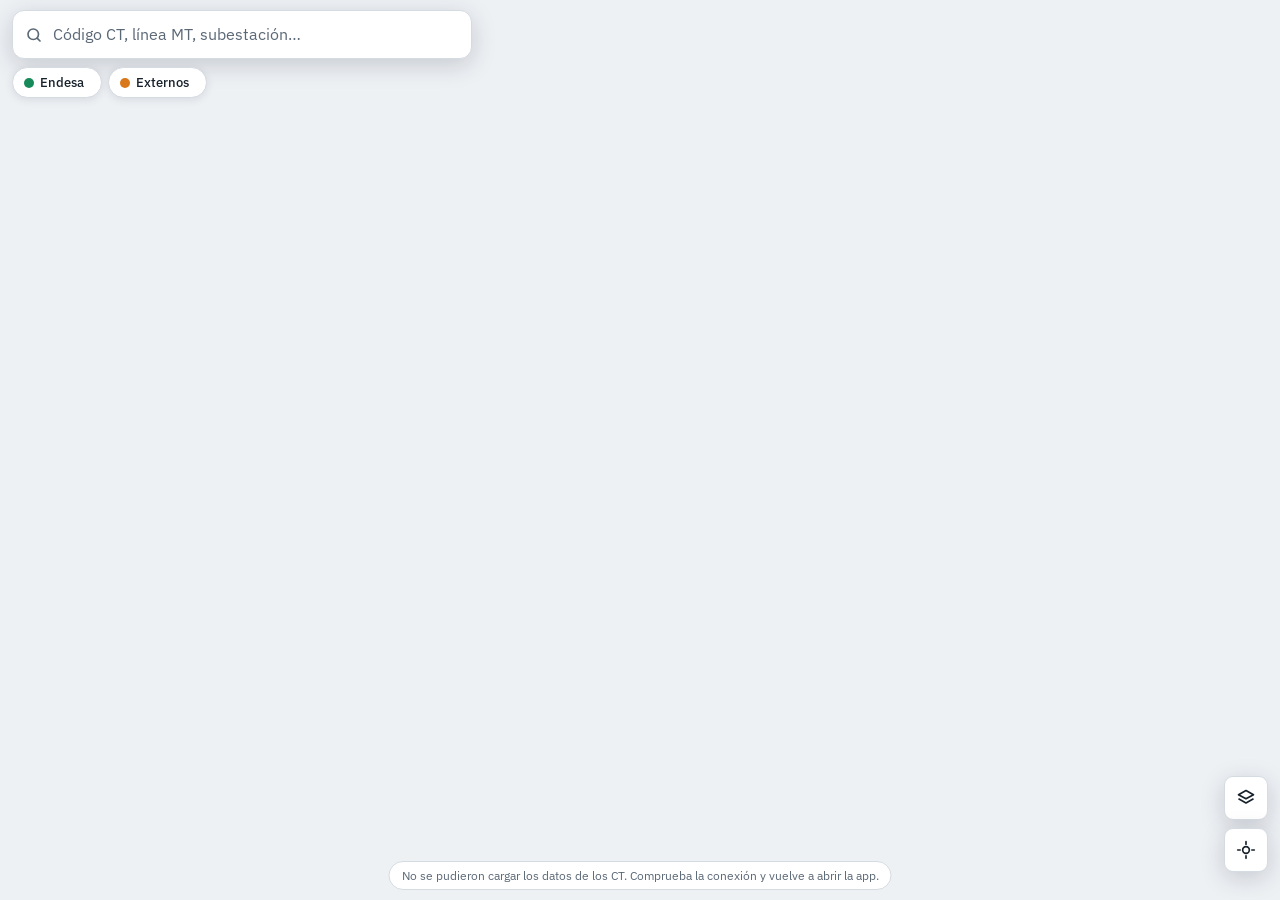
==== index.html @ 04f4a3f3 "App web instalable para localizar CCTT y navegar hasta ellos Co-Authored-By: Claude Opus 5.5 <norepl" ====
<!doctype html>
<html lang="es">
<head>
<meta charset="utf-8">
<meta name="viewport" content="width=device-width, initial-scale=1, viewport-fit=cover">
<title>CCTT Granada</title>
<meta name="description" content="Buscador de centros de transformación con navegación hasta cada uno.">
<meta name="theme-color" content="#1f5fbf">
<meta name="apple-mobile-web-app-capable" content="yes">
<meta name="mobile-web-app-capable" content="yes">
<meta name="apple-mobile-web-app-title" content="CCTT">
<meta name="apple-mobile-web-app-status-bar-style" content="default">
<link rel="manifest" href="manifest.webmanifest">
<link rel="icon" href="icons/icon-192.png" type="image/png">
<link rel="apple-touch-icon" href="icons/apple-touch-icon.png">
<link rel="preconnect" href="https://fonts.googleapis.com">
<link rel="stylesheet" href="https://fonts.googleapis.com/css2?family=IBM+Plex+Mono:wght@500;600&family=IBM+Plex+Sans:wght@400;500;600&display=swap">
<link rel="stylesheet" href="lib/leaflet.css">
<link rel="stylesheet" href="styles.css">
</head>
<body>
<div id="app">
  <div id="map" role="application" aria-label="Mapa de centros de transformación"></div>

  <div id="top">
    <div class="searchbox">
      <svg width="18" height="18" viewBox="0 0 24 24" fill="none" stroke="currentColor" stroke-width="2.2" stroke-linecap="round"><circle cx="11" cy="11" r="7"/><path d="m20 20-3.5-3.5"/></svg>
      <input id="q" type="search" inputmode="search" autocomplete="off" spellcheck="false" placeholder="Código CT, línea MT, subestación…" aria-label="Buscar centro de transformación">
      <button class="iconbtn" id="clear" type="button" aria-label="Borrar búsqueda" hidden>
        <svg width="18" height="18" viewBox="0 0 24 24" fill="none" stroke="currentColor" stroke-width="2.2" stroke-linecap="round"><path d="M6 6l12 12M18 6 6 18"/></svg>
      </button>
    </div>
    <div class="filters">
      <button class="chip" id="f-endesa" type="button" aria-pressed="true"><span class="dot" style="background:var(--endesa)"></span>Endesa <span class="n" id="n-endesa"></span></button>
      <button class="chip" id="f-ext" type="button" aria-pressed="true"><span class="dot" style="background:var(--ext)"></span>Externos <span class="n" id="n-ext"></span></button>
    </div>
    <div id="results" hidden></div>
  </div>

  <div id="side">
    <button class="iconbtn" id="b-sat" type="button" aria-label="Cambiar a vista satélite" title="Satélite">
      <svg width="20" height="20" viewBox="0 0 24 24" fill="none" stroke="currentColor" stroke-width="2" stroke-linejoin="round"><path d="m12 3 9 5-9 5-9-5 9-5Z"/><path d="m3 13 9 5 9-5"/></svg>
    </button>
    <button class="iconbtn" id="b-loc" type="button" aria-label="Centrar en mi ubicación" title="Mi ubicación">
      <svg width="20" height="20" viewBox="0 0 24 24" fill="none" stroke="currentColor" stroke-width="2" stroke-linecap="round"><circle cx="12" cy="12" r="4"/><path d="M12 2v3M12 19v3M2 12h3M19 12h3"/></svg>
    </button>
  </div>

  <div id="sheet" hidden aria-live="polite"></div>
  <div id="tilenote" hidden>Sin conexión: el mapa de fondo no carga. El buscador y los puntos funcionan.</div>
  <div id="toast" hidden></div>
</div>
<script src="lib/leaflet.js"></script>
<script src="app.js"></script>
<script>
if ('serviceWorker' in navigator) window.addEventListener('load', () => navigator.serviceWorker.register('sw.js').catch(() => {}));
</script>
</body>
</html>
---- lib/leaflet.css ----
/* required styles */

.leaflet-pane,
.leaflet-tile,
.leaflet-marker-icon,
.leaflet-marker-shadow,
.leaflet-tile-container,
.leaflet-pane > svg,
.leaflet-pane > canvas,
.leaflet-zoom-box,
.leaflet-image-layer,
.leaflet-layer {
	position: absolute;
	left: 0;
	top: 0;
	}
.leaflet-container {
	overflow: hidden;
	}
.leaflet-tile,
.leaflet-marker-icon,
.leaflet-marker-shadow {
	-webkit-user-select: none;
	   -moz-user-select: none;
	        user-select: none;
	  -webkit-user-drag: none;
	}
/* Prevents IE11 from highlighting tiles in blue */
.leaflet-tile::selection {
	background: transparent;
}
/* Safari renders non-retina tile on retina better with this, but Chrome is worse */
.leaflet-safari .leaflet-tile {
	image-rendering: -webkit-optimize-contrast;
	}
/* hack that prevents hw layers "stretching" when loading new tiles */
.leaflet-safari .leaflet-tile-container {
	width: 1600px;
	height: 1600px;
	-webkit-transform-origin: 0 0;
	}
.leaflet-marker-icon,
.leaflet-marker-shadow {
	display: block;
	}
/* .leaflet-container svg: reset svg max-width decleration shipped in Joomla! (joomla.org) 3.x */
/* .leaflet-container img: map is broken in FF if you have max-width: 100% on tiles */
.leaflet-container .leaflet-overlay-pane svg {
	max-width: none !important;
	max-height: none !important;
	}
.leaflet-container .leaflet-marker-pane img,
.leaflet-container .leaflet-shadow-pane img,
.leaflet-container .leaflet-tile-pane img,
.leaflet-container img.leaflet-image-layer,
.leaflet-container .leaflet-tile {
	max-width: none !important;
	max-height: none !important;
	width: auto;
	padding: 0;
	}

.leaflet-container img.leaflet-tile {
	/* See: https://bugs.chromium.org/p/chromium/issues/detail?id=600120 */
	mix-blend-mode: plus-lighter;
}

.leaflet-container.leaflet-touch-zoom {
	-ms-touch-action: pan-x pan-y;
	touch-action: pan-x pan-y;
	}
.leaflet-container.leaflet-touch-drag {
	-ms-touch-action: pinch-zoom;
	/* Fallback for FF which doesn't support pinch-zoom */
	touch-action: none;
	touch-action: pinch-zoom;
}
.leaflet-container.leaflet-touch-drag.leaflet-touch-zoom {
	-ms-touch-action: none;
	touch-action: none;
}
.leaflet-container {
	-webkit-tap-highlight-color: transparent;
}
.leaflet-container a {
	-webkit-tap-highlight-color: rgba(51, 181, 229, 0.4);
}
.leaflet-tile {
	filter: inherit;
	visibility: hidden;
	}
.leaflet-tile-loaded {
	visibility: inherit;
	}
.leaflet-zoom-box {
	width: 0;
	height: 0;
	-moz-box-sizing: border-box;
	     box-sizing: border-box;
	z-index: 800;
	}
/* workaround for https://bugzilla.mozilla.org/show_bug.cgi?id=888319 */
.leaflet-overlay-pane svg {
	-moz-user-select: none;
	}

.leaflet-pane         { z-index: 400; }

.leaflet-tile-pane    { z-index: 200; }
.leaflet-overlay-pane { z-index: 400; }
.leaflet-shadow-pane  { z-index: 500; }
.leaflet-marker-pane  { z-index: 600; }
.leaflet-tooltip-pane   { z-index: 650; }
.leaflet-popup-pane   { z-index: 700; }

.leaflet-map-pane canvas { z-index: 100; }
.leaflet-map-pane svg    { z-index: 200; }

.leaflet-vml-shape {
	width: 1px;
	height: 1px;
	}
.lvml {
	behavior: url(#default#VML);
	display: inline-block;
	position: absolute;
	}


/* control positioning */

.leaflet-control {
	position: relative;
	z-index: 800;
	pointer-events: visiblePainted; /* IE 9-10 doesn't have auto */
	pointer-events: auto;
	}
.leaflet-top,
.leaflet-bottom {
	position: absolute;
	z-index: 1000;
	pointer-events: none;
	}
.leaflet-top {
	top: 0;
	}
.leaflet-right {
	right: 0;
	}
.leaflet-bottom {
	bottom: 0;
	}
.leaflet-left {
	left: 0;
	}
.leaflet-control {
	float: left;
	clear: both;
	}
.leaflet-right .leaflet-control {
	float: right;
	}
.leaflet-top .leaflet-control {
	margin-top: 10px;
	}
.leaflet-bottom .leaflet-control {
	margin-bottom: 10px;
	}
.leaflet-left .leaflet-control {
	margin-left: 10px;
	}
.leaflet-right .leaflet-control {
	margin-right: 10px;
	}


/* zoom and fade animations */

.leaflet-fade-anim .leaflet-popup {
	opacity: 0;
	-webkit-transition: opacity 0.2s linear;
	   -moz-transition: opacity 0.2s linear;
	        transition: opacity 0.2s linear;
	}
.leaflet-fade-anim .leaflet-map-pane .leaflet-popup {
	opacity: 1;
	}
.leaflet-zoom-animated {
	-webkit-transform-origin: 0 0;
	    -ms-transform-origin: 0 0;
	        transform-origin: 0 0;
	}
svg.leaflet-zoom-animated {
	will-change: transform;
}

.leaflet-zoom-anim .leaflet-zoom-animated {
	-webkit-transition: -webkit-transform 0.25s cubic-bezier(0,0,0.25,1);
	   -moz-transition:    -moz-transform 0.25s cubic-bezier(0,0,0.25,1);
	        transition:         transform 0.25s cubic-bezier(0,0,0.25,1);
	}
.leaflet-zoom-anim .leaflet-tile,
.leaflet-pan-anim .leaflet-tile {
	-webkit-transition: none;
	   -moz-transition: none;
	        transition: none;
	}

.leaflet-zoom-anim .leaflet-zoom-hide {
	visibility: hidden;
	}


/* cursors */

.leaflet-interactive {
	cursor: pointer;
	}
.leaflet-grab {
	cursor: -webkit-grab;
	cursor:    -moz-grab;
	cursor:         grab;
	}
.leaflet-crosshair,
.leaflet-crosshair .leaflet-interactive {
	cursor: crosshair;
	}
.leaflet-popup-pane,
.leaflet-control {
	cursor: auto;
	}
.leaflet-dragging .leaflet-grab,
.leaflet-dragging .leaflet-grab .leaflet-interactive,
.leaflet-dragging .leaflet-marker-draggable {
	cursor: move;
	cursor: -webkit-grabbing;
	cursor:    -moz-grabbing;
	cursor:         grabbing;
	}

/* marker & overlays interactivity */
.leaflet-marker-icon,
.leaflet-marker-shadow,
.leaflet-image-layer,
.leaflet-pane > svg path,
.leaflet-tile-container {
	pointer-events: none;
	}

.leaflet-marker-icon.leaflet-interactive,
.leaflet-image-layer.leaflet-interactive,
.leaflet-pane > svg path.leaflet-interactive,
svg.leaflet-image-layer.leaflet-interactive path {
	pointer-events: visiblePainted; /* IE 9-10 doesn't have auto */
	pointer-events: auto;
	}

/* visual tweaks */

.leaflet-container {
	background: #ddd;
	outline-offset: 1px;
	}
.leaflet-container a {
	color: #0078A8;
	}
.leaflet-zoom-box {
	border: 2px dotted #38f;
	background: rgba(255,255,255,0.5);
	}


/* general typography */
.leaflet-container {
	font-family: "Helvetica Neue", Arial, Helvetica, sans-serif;
	font-size: 12px;
	font-size: 0.75rem;
	line-height: 1.5;
	}


/* general toolbar styles */

.leaflet-bar {
	box-shadow: 0 1px 5px rgba(0,0,0,0.65);
	border-radius: 4px;
	}
.leaflet-bar a {
	background-color: #fff;
	border-bottom: 1px solid #ccc;
	width: 26px;
	height: 26px;
	line-height: 26px;
	display: block;
	text-align: center;
	text-decoration: none;
	color: black;
	}
.leaflet-bar a,
.leaflet-control-layers-toggle {
	background-position: 50% 50%;
	background-repeat: no-repeat;
	display: block;
	}
.leaflet-bar a:hover,
.leaflet-bar a:focus {
	background-color: #f4f4f4;
	}
.leaflet-bar a:first-child {
	border-top-left-radius: 4px;
	border-top-right-radius: 4px;
	}
.leaflet-bar a:last-child {
	border-bottom-left-radius: 4px;
	border-bottom-right-radius: 4px;
	border-bottom: none;
	}
.leaflet-bar a.leaflet-disabled {
	cursor: default;
	background-color: #f4f4f4;
	color: #bbb;
	}

.leaflet-touch .leaflet-bar a {
	width: 30px;
	height: 30px;
	line-height: 30px;
	}
.leaflet-touch .leaflet-bar a:first-child {
	border-top-left-radius: 2px;
	border-top-right-radius: 2px;
	}
.leaflet-touch .leaflet-bar a:last-child {
	border-bottom-left-radius: 2px;
	border-bottom-right-radius: 2px;
	}

/* zoom control */

.leaflet-control-zoom-in,
.leaflet-control-zoom-out {
	font: bold 18px 'Lucida Console', Monaco, monospace;
	text-indent: 1px;
	}

.leaflet-touch .leaflet-control-zoom-in, .leaflet-touch .leaflet-control-zoom-out  {
	font-size: 22px;
	}


/* layers control */

.leaflet-control-layers {
	box-shadow: 0 1px 5px rgba(0,0,0,0.4);
	background: #fff;
	border-radius: 5px;
	}
.leaflet-control-layers-toggle {
	background-image: url(images/layers.png);
	width: 36px;
	height: 36px;
	}
.leaflet-retina .leaflet-control-layers-toggle {
	background-image: url(images/layers-2x.png);
	background-size: 26px 26px;
	}
.leaflet-touch .leaflet-control-layers-toggle {
	width: 44px;
	height: 44px;
	}
.leaflet-control-layers .leaflet-control-layers-list,
.leaflet-control-layers-expanded .leaflet-control-layers-toggle {
	display: none;
	}
.leaflet-control-layers-expanded .leaflet-control-layers-list {
	display: block;
	position: relative;
	}
.leaflet-control-layers-expanded {
	padding: 6px 10px 6px 6px;
	color: #333;
	background: #fff;
	}
.leaflet-control-layers-scrollbar {
	overflow-y: scroll;
	overflow-x: hidden;
	padding-right: 5px;
	}
.leaflet-control-layers-selector {
	margin-top: 2px;
	position: relative;
	top: 1px;
	}
.leaflet-control-layers label {
	display: block;
	font-size: 13px;
	font-size: 1.08333em;
	}
.leaflet-control-layers-separator {
	height: 0;
	border-top: 1px solid #ddd;
	margin: 5px -10px 5px -6px;
	}

/* Default icon URLs */
.leaflet-default-icon-path { /* used only in path-guessing heuristic, see L.Icon.Default */
	background-image: url(images/marker-icon.png);
	}


/* attribution and scale controls */

.leaflet-container .leaflet-control-attribution {
	background: #fff;
	background: rgba(255, 255, 255, 0.8);
	margin: 0;
	}
.leaflet-control-attribution,
.leaflet-control-scale-line {
	padding: 0 5px;
	color: #333;
	line-height: 1.4;
	}
.leaflet-control-attribution a {
	text-decoration: none;
	}
.leaflet-control-attribution a:hover,
.leaflet-control-attribution a:focus {
	text-decoration: underline;
	}
.leaflet-attribution-flag {
	display: inline !important;
	vertical-align: baseline !important;
	width: 1em;
	height: 0.6669em;
	}
.leaflet-left .leaflet-control-scale {
	margin-left: 5px;
	}
.leaflet-bottom .leaflet-control-scale {
	margin-bottom: 5px;
	}
.leaflet-control-scale-line {
	border: 2px solid #777;
	border-top: none;
	line-height: 1.1;
	padding: 2px 5px 1px;
	white-space: nowrap;
	-moz-box-sizing: border-box;
	     box-sizing: border-box;
	background: rgba(255, 255, 255, 0.8);
	text-shadow: 1px 1px #fff;
	}
.leaflet-control-scale-line:not(:first-child) {
	border-top: 2px solid #777;
	border-bottom: none;
	margin-top: -2px;
	}
.leaflet-control-scale-line:not(:first-child):not(:last-child) {
	border-bottom: 2px solid #777;
	}

.leaflet-touch .leaflet-control-attribution,
.leaflet-touch .leaflet-control-layers,
.leaflet-touch .leaflet-bar {
	box-shadow: none;
	}
.leaflet-touch .leaflet-control-layers,
.leaflet-touch .leaflet-bar {
	border: 2px solid rgba(0,0,0,0.2);
	background-clip: padding-box;
	}


/* popup */

.leaflet-popup {
	position: absolute;
	text-align: center;
	margin-bottom: 20px;
	}
.leaflet-popup-content-wrapper {
	padding: 1px;
	text-align: left;
	border-radius: 12px;
	}
.leaflet-popup-content {
	margin: 13px 24px 13px 20px;
	line-height: 1.3;
	font-size: 13px;
	font-size: 1.08333em;
	min-height: 1px;
	}
.leaflet-popup-content p {
	margin: 17px 0;
	margin: 1.3em 0;
	}
.leaflet-popup-tip-container {
	width: 40px;
	height: 20px;
	position: absolute;
	left: 50%;
	margin-top: -1px;
	margin-left: -20px;
	overflow: hidden;
	pointer-events: none;
	}
.leaflet-popup-tip {
	width: 17px;
	height: 17px;
	padding: 1px;

	margin: -10px auto 0;
	pointer-events: auto;

	-webkit-transform: rotate(45deg);
	   -moz-transform: rotate(45deg);
	    -ms-transform: rotate(45deg);
	        transform: rotate(45deg);
	}
.leaflet-popup-content-wrapper,
.leaflet-popup-tip {
	background: white;
	color: #333;
	box-shadow: 0 3px 14px rgba(0,0,0,0.4);
	}
.leaflet-container a.leaflet-popup-close-button {
	position: absolute;
	top: 0;
	right: 0;
	border: none;
	text-align: center;
	width: 24px;
	height: 24px;
	font: 16px/24px Tahoma, Verdana, sans-serif;
	color: #757575;
	text-decoration: none;
	background: transparent;
	}
.leaflet-container a.leaflet-popup-close-button:hover,
.leaflet-container a.leaflet-popup-close-button:focus {
	color: #585858;
	}
.leaflet-popup-scrolled {
	overflow: auto;
	}

.leaflet-oldie .leaflet-popup-content-wrapper {
	-ms-zoom: 1;
	}
.leaflet-oldie .leaflet-popup-tip {
	width: 24px;
	margin: 0 auto;

	-ms-filter: "progid:DXImageTransform.Microsoft.Matrix(M11=0.70710678, M12=0.70710678, M21=-0.70710678, M22=0.70710678)";
	filter: progid:DXImageTransform.Microsoft.Matrix(M11=0.70710678, M12=0.70710678, M21=-0.70710678, M22=0.70710678);
	}

.leaflet-oldie .leaflet-control-zoom,
.leaflet-oldie .leaflet-control-layers,
.leaflet-oldie .leaflet-popup-content-wrapper,
.leaflet-oldie .leaflet-popup-tip {
	border: 1px solid #999;
	}


/* div icon */

.leaflet-div-icon {
	background: #fff;
	border: 1px solid #666;
	}


/* Tooltip */
/* Base styles for the element that has a tooltip */
.leaflet-tooltip {
	position: absolute;
	padding: 6px;
	background-color: #fff;
	border: 1px solid #fff;
	border-radius: 3px;
	color: #222;
	white-space: nowrap;
	-webkit-user-select: none;
	-moz-user-select: none;
	-ms-user-select: none;
	user-select: none;
	pointer-events: none;
	box-shadow: 0 1px 3px rgba(0,0,0,0.4);
	}
.leaflet-tooltip.leaflet-interactive {
	cursor: pointer;
	pointer-events: auto;
	}
.leaflet-tooltip-top:before,
.leaflet-tooltip-bottom:before,
.leaflet-tooltip-left:before,
.leaflet-tooltip-right:before {
	position: absolute;
	pointer-events: none;
	border: 6px solid transparent;
	background: transparent;
	content: "";
	}

/* Directions */

.leaflet-tooltip-bottom {
	margin-top: 6px;
}
.leaflet-tooltip-top {
	margin-top: -6px;
}
.leaflet-tooltip-bottom:before,
.leaflet-tooltip-top:before {
	left: 50%;
	margin-left: -6px;
	}
.leaflet-tooltip-top:before {
	bottom: 0;
	margin-bottom: -12px;
	border-top-color: #fff;
	}
.leaflet-tooltip-bottom:before {
	top: 0;
	margin-top: -12px;
	margin-left: -6px;
	border-bottom-color: #fff;
	}
.leaflet-tooltip-left {
	margin-left: -6px;
}
.leaflet-tooltip-right {
	margin-left: 6px;
}
.leaflet-tooltip-left:before,
.leaflet-tooltip-right:before {
	top: 50%;
	margin-top: -6px;
	}
.leaflet-tooltip-left:before {
	right: 0;
	margin-right: -12px;
	border-left-color: #fff;
	}
.leaflet-tooltip-right:before {
	left: 0;
	margin-left: -12px;
	border-right-color: #fff;
	}

/* Printing */

@media print {
	/* Prevent printers from removing background-images of controls. */
	.leaflet-control {
		-webkit-print-color-adjust: exact;
		print-color-adjust: exact;
		}
	}
---- styles.css ----
:root{padding-top:env(safe-area-inset-top,0px);padding-bottom:env(safe-area-inset-bottom,0px);box-sizing:border-box}
body{margin:0}
[hidden]{display:none!important}
/* Layout: one-screen field tool — map fills the screen, search floats on top, the selected CT opens as a bottom sheet. */
:root{
  --bg:#eef1f4; --surface:#ffffff; --fg:#17212b; --muted:#5b6876; --line:#d5dbe2;
  --accent:#1f5fbf; --accent-fg:#ffffff;
  --endesa:#178a5a; --ext:#d9771b; --sel:#c2185b;
  --shadow:0 6px 24px rgba(15,30,50,.18);
  --sans:"IBM Plex Sans",system-ui,-apple-system,"Segoe UI",Roboto,sans-serif;
  --mono:"IBM Plex Mono",ui-monospace,SFMono-Regular,Menlo,Consolas,monospace;
}
@media (prefers-color-scheme: dark){:root:not([data-theme="light"]){
  --bg:#10161d; --surface:#18212b; --fg:#e6ebf0; --muted:#97a3b0; --line:#2b3744;
  --accent:#6ea2f0; --accent-fg:#0b1420;
  --endesa:#3cc489; --ext:#f29a45; --sel:#f06292;
  --shadow:0 6px 24px rgba(0,0,0,.5); color-scheme:dark}}
:root[data-theme="dark"]{
  --bg:#10161d; --surface:#18212b; --fg:#e6ebf0; --muted:#97a3b0; --line:#2b3744;
  --accent:#6ea2f0; --accent-fg:#0b1420;
  --endesa:#3cc489; --ext:#f29a45; --sel:#f06292;
  --shadow:0 6px 24px rgba(0,0,0,.5); color-scheme:dark}
html,body{height:100%}
body{background:var(--bg);color:var(--fg);font-family:var(--sans);font-size:15px;overflow:hidden}
#app{position:relative;height:100%}
#map{position:absolute;inset:0;background:var(--bg)}
.leaflet-container{font-family:var(--sans);background:var(--bg)}
.leaflet-control-attribution{font-size:10px}

/* top bar */
#top{position:absolute;z-index:1000;top:10px;left:max(12px,env(safe-area-inset-left,0px));right:max(12px,env(safe-area-inset-right,0px));
  max-width:460px;display:flex;flex-direction:column;gap:8px;pointer-events:none}
#top>*{pointer-events:auto}
.searchbox{display:flex;align-items:center;gap:6px;background:var(--surface);border:1px solid var(--line);border-radius:12px;box-shadow:var(--shadow);padding:4px 4px 4px 12px}
.searchbox svg{flex:none;color:var(--muted)}
#q{flex:1;min-width:0;border:0;outline:0;background:transparent;color:var(--fg);font:500 16px/1.2 var(--sans);padding:10px 4px}
#q::-webkit-search-cancel-button{display:none;-webkit-appearance:none}
#q::placeholder{color:var(--muted);font-weight:400}
.iconbtn{flex:none;border:0;background:transparent;color:var(--muted);width:40px;height:40px;border-radius:9px;display:grid;place-items:center;cursor:pointer}
.iconbtn:hover{background:var(--bg);color:var(--fg)}
.iconbtn:focus-visible,button:focus-visible,a:focus-visible,#q:focus-visible{outline:2px solid var(--accent);outline-offset:2px}
.filters{display:flex;gap:6px;flex-wrap:wrap}
.chip{display:inline-flex;align-items:center;gap:6px;border:1px solid var(--line);background:var(--surface);color:var(--fg);
  border-radius:999px;padding:6px 11px;font:500 13px var(--sans);cursor:pointer;box-shadow:0 2px 8px rgba(15,30,50,.10)}
.chip .dot{width:10px;height:10px;border-radius:50%}
.chip[aria-pressed="false"]{color:var(--muted)}
.chip[aria-pressed="false"] .dot{background:transparent!important;border:2px solid currentColor;width:6px;height:6px}
.chip .n{font:500 12px var(--mono);color:var(--muted);font-variant-numeric:tabular-nums}

#results{background:var(--surface);border:1px solid var(--line);border-radius:12px;box-shadow:var(--shadow);max-height:min(52vh,420px);overflow-y:auto;overscroll-behavior:contain}
#results .meta{padding:8px 14px;font-size:12px;color:var(--muted);border-bottom:1px solid var(--line);letter-spacing:.02em}
.res{display:flex;align-items:center;gap:10px;width:100%;text-align:left;border:0;border-bottom:1px solid var(--line);background:transparent;color:var(--fg);padding:10px 14px;cursor:pointer;font:inherit}
.res:last-child{border-bottom:0}
.res:hover,.res.active{background:var(--bg)}
.res .dot{flex:none;width:10px;height:10px;border-radius:50%}
.res .code{font:600 15px var(--mono)}
.res .sub{font-size:12.5px;color:var(--muted);white-space:nowrap;overflow:hidden;text-overflow:ellipsis;min-width:0}
.res .txt{display:flex;flex-direction:column;min-width:0}
mark{background:color-mix(in srgb,var(--accent) 22%,transparent);color:inherit;border-radius:3px}

/* side buttons */
#side{position:absolute;z-index:1000;right:max(12px,env(safe-area-inset-right,0px));bottom:calc(28px + env(safe-area-inset-bottom,0px));display:flex;flex-direction:column;gap:8px}
#side .iconbtn{background:var(--surface);border:1px solid var(--line);box-shadow:var(--shadow);width:44px;height:44px;color:var(--fg)}
#side .iconbtn.on{background:var(--accent);color:var(--accent-fg);border-color:var(--accent)}
body.sheet-open #side{bottom:calc(var(--sheet-h,0px) + 16px)}

/* sheet */
#sheet{position:absolute;z-index:1100;left:0;right:0;bottom:0;background:var(--surface);border-top:1px solid var(--line);
  border-radius:16px 16px 0 0;box-shadow:0 -8px 30px rgba(15,30,50,.22);
  padding:10px max(16px,env(safe-area-inset-right,0px)) calc(16px + env(safe-area-inset-bottom,0px)) max(16px,env(safe-area-inset-left,0px));
  max-height:72vh;overflow-y:auto;display:flex;flex-direction:column;gap:14px}
@media (min-width:760px){#sheet{left:max(12px,env(safe-area-inset-left,0px));right:auto;width:420px;bottom:12px;border-radius:16px;border:1px solid var(--line)}}
.grab{align-self:center;width:38px;height:4px;border-radius:4px;background:var(--line)}
.sh-head{display:flex;align-items:flex-start;gap:12px}
.sh-head .t{flex:1;min-width:0;display:flex;flex-direction:column;gap:4px}
.eyebrow{font-size:11.5px;letter-spacing:.08em;text-transform:uppercase;color:var(--muted);font-weight:600;display:flex;align-items:center;gap:6px}
.eyebrow .dot{width:9px;height:9px;border-radius:50%}
.sh-code{font:600 28px/1.1 var(--mono);letter-spacing:-.01em;overflow-wrap:anywhere}
.coords{font:500 13px var(--mono);color:var(--muted);font-variant-numeric:tabular-nums}
.nav-title{font-size:13px;font-weight:600;color:var(--muted)}
.navgrid{display:grid;grid-template-columns:1fr 1fr;gap:8px}
.navbtn{display:flex;align-items:center;justify-content:center;gap:8px;min-height:46px;border-radius:11px;border:1px solid var(--line);
  background:var(--bg);color:var(--fg);font:600 14.5px var(--sans);text-decoration:none;cursor:pointer;padding:8px 10px;text-align:center}
.navbtn.primary{grid-column:1/-1;background:var(--accent);color:var(--accent-fg);border-color:var(--accent);font-size:16px;min-height:52px}
.navbtn:hover{filter:brightness(1.05)}
.hint{font-size:12px;color:var(--muted);line-height:1.45}
table.det{width:100%;border-collapse:collapse;font-size:13.5px}
table.det td{padding:6px 0;border-bottom:1px solid var(--line);vertical-align:top}
table.det td:first-child{color:var(--muted);width:46%;padding-right:10px}
table.det td:last-child{font-variant-numeric:tabular-nums;overflow-wrap:anywhere}
#toast{position:absolute;z-index:1200;left:50%;transform:translateX(-50%);top:calc(70px + env(safe-area-inset-top,0px));background:var(--fg);color:var(--bg);
  padding:9px 14px;border-radius:10px;font-size:13.5px;box-shadow:var(--shadow);max-width:calc(100% - 32px)}
#tilenote{position:absolute;z-index:900;left:50%;transform:translateX(-50%);bottom:calc(10px + env(safe-area-inset-bottom,0px));background:var(--surface);color:var(--muted);
  border:1px solid var(--line);padding:6px 12px;border-radius:999px;font-size:12px;max-width:calc(100% - 100px);text-align:center}
body.sheet-open #tilenote{display:none}
@media (prefers-reduced-motion:no-preference){#sheet{animation:up .18s ease-out}@keyframes up{from{transform:translateY(24px);opacity:.6}}}
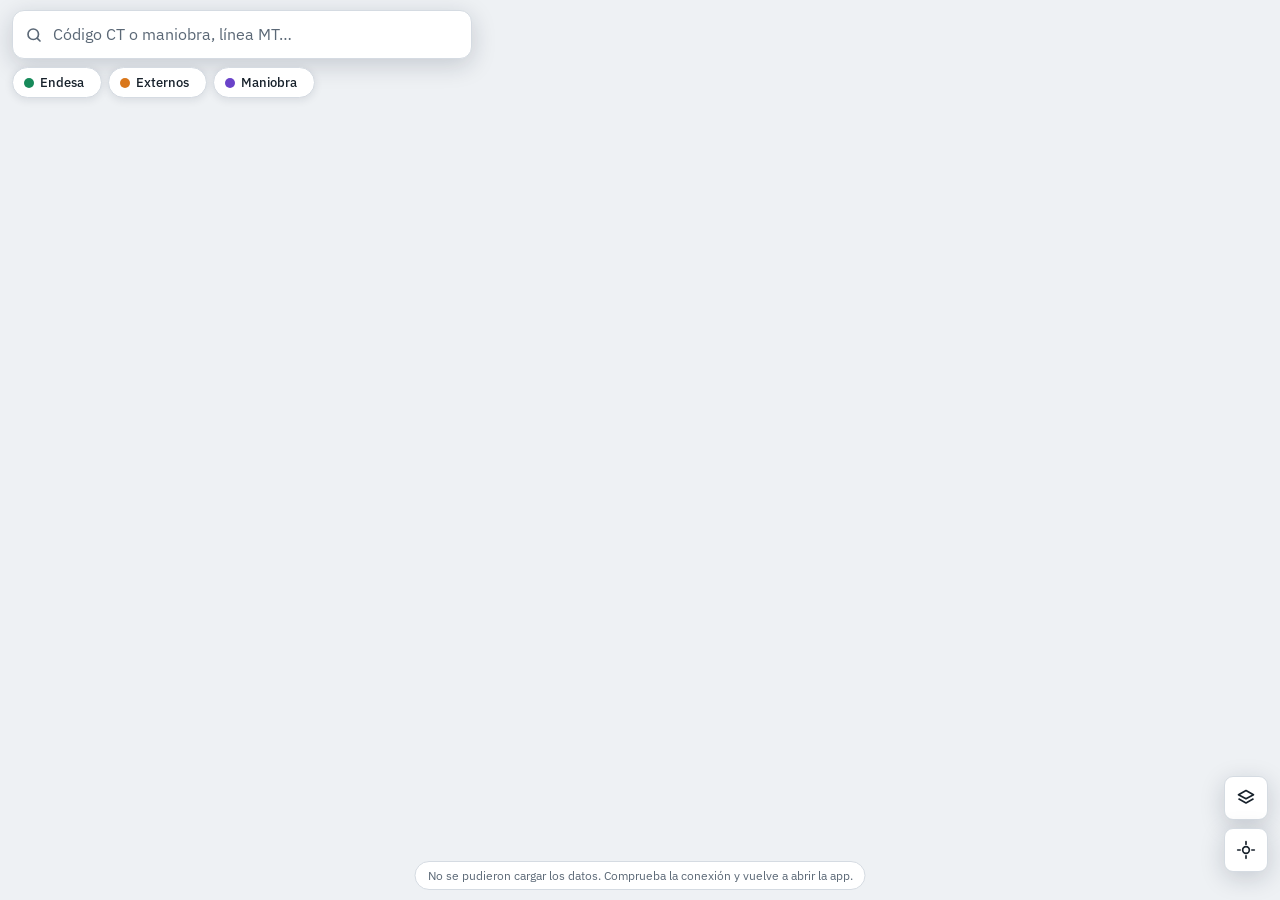
==== commit 4b54f6d4: "Añade los elementos de maniobra como tercera capa - data.json pasa a tener capas (endesa, ext, ddmm)" ====
--- a/index.html
+++ b/index.html
@@ -4,7 +4,7 @@
 <meta charset="utf-8">
 <meta name="viewport" content="width=device-width, initial-scale=1, viewport-fit=cover">
 <title>CCTT Granada</title>
-<meta name="description" content="Buscador de centros de transformación con navegación hasta cada uno.">
+<meta name="description" content="Buscador de centros de transformación y elementos de maniobra con navegación hasta cada uno.">
 <meta name="theme-color" content="#1f5fbf">
 <meta name="apple-mobile-web-app-capable" content="yes">
 <meta name="mobile-web-app-capable" content="yes">
@@ -25,7 +25,7 @@
   <div id="top">
     <div class="searchbox">
       <svg width="18" height="18" viewBox="0 0 24 24" fill="none" stroke="currentColor" stroke-width="2.2" stroke-linecap="round"><circle cx="11" cy="11" r="7"/><path d="m20 20-3.5-3.5"/></svg>
-      <input id="q" type="search" inputmode="search" autocomplete="off" spellcheck="false" placeholder="Código CT, línea MT, subestación…" aria-label="Buscar centro de transformación">
+      <input id="q" type="search" inputmode="search" autocomplete="off" spellcheck="false" placeholder="Código CT o maniobra, línea MT…" aria-label="Buscar centro de transformación o elemento de maniobra">
       <button class="iconbtn" id="clear" type="button" aria-label="Borrar búsqueda" hidden>
         <svg width="18" height="18" viewBox="0 0 24 24" fill="none" stroke="currentColor" stroke-width="2.2" stroke-linecap="round"><path d="M6 6l12 12M18 6 6 18"/></svg>
       </button>
@@ -33,6 +33,7 @@
     <div class="filters">
       <button class="chip" id="f-endesa" type="button" aria-pressed="true"><span class="dot" style="background:var(--endesa)"></span>Endesa <span class="n" id="n-endesa"></span></button>
       <button class="chip" id="f-ext" type="button" aria-pressed="true"><span class="dot" style="background:var(--ext)"></span>Externos <span class="n" id="n-ext"></span></button>
+      <button class="chip" id="f-ddmm" type="button" aria-pressed="true"><span class="dot" style="background:var(--ddmm)"></span>Maniobra <span class="n" id="n-ddmm"></span></button>
     </div>
     <div id="results" hidden></div>
   </div>
--- a/styles.css
+++ b/styles.css
@@ -5,7 +5,8 @@
 :root{
   --bg:#eef1f4; --surface:#ffffff; --fg:#17212b; --muted:#5b6876; --line:#d5dbe2;
   --accent:#1f5fbf; --accent-fg:#ffffff;
-  --endesa:#178a5a; --ext:#d9771b; --sel:#c2185b;
+  --endesa:#178a5a; --ext:#d9771b; --ddmm:#6a43c9; --sel:#c2185b; --ring:#ffffff;
+  --open-bg:#fde8e8; --open-fg:#a3201c; --closed-bg:#e3f1ea; --closed-fg:#17603f;
   --shadow:0 6px 24px rgba(15,30,50,.18);
   --sans:"IBM Plex Sans",system-ui,-apple-system,"Segoe UI",Roboto,sans-serif;
   --mono:"IBM Plex Mono",ui-monospace,SFMono-Regular,Menlo,Consolas,monospace;
@@ -13,12 +14,14 @@
 @media (prefers-color-scheme: dark){:root:not([data-theme="light"]){
   --bg:#10161d; --surface:#18212b; --fg:#e6ebf0; --muted:#97a3b0; --line:#2b3744;
   --accent:#6ea2f0; --accent-fg:#0b1420;
-  --endesa:#3cc489; --ext:#f29a45; --sel:#f06292;
+  --endesa:#3cc489; --ext:#f29a45; --ddmm:#a98bf5; --sel:#f06292;
+  --open-bg:#4a1c1c; --open-fg:#ffb3ad; --closed-bg:#173a2a; --closed-fg:#8fe0b6;
   --shadow:0 6px 24px rgba(0,0,0,.5); color-scheme:dark}}
 :root[data-theme="dark"]{
   --bg:#10161d; --surface:#18212b; --fg:#e6ebf0; --muted:#97a3b0; --line:#2b3744;
   --accent:#6ea2f0; --accent-fg:#0b1420;
-  --endesa:#3cc489; --ext:#f29a45; --sel:#f06292;
+  --endesa:#3cc489; --ext:#f29a45; --ddmm:#a98bf5; --sel:#f06292;
+  --open-bg:#4a1c1c; --open-fg:#ffb3ad; --closed-bg:#173a2a; --closed-fg:#8fe0b6;
   --shadow:0 6px 24px rgba(0,0,0,.5); color-scheme:dark}
 html,body{height:100%}
 body{background:var(--bg);color:var(--fg);font-family:var(--sans);font-size:15px;overflow:hidden}
@@ -28,7 +31,7 @@
 .leaflet-control-attribution{font-size:10px}
 
 /* top bar */
-#top{position:absolute;z-index:1000;top:10px;left:max(12px,env(safe-area-inset-left,0px));right:max(12px,env(safe-area-inset-right,0px));
+#top{position:absolute;z-index:1150;top:10px;left:max(12px,env(safe-area-inset-left,0px));right:max(12px,env(safe-area-inset-right,0px));
   max-width:460px;display:flex;flex-direction:column;gap:8px;pointer-events:none}
 #top>*{pointer-events:auto}
 .searchbox{display:flex;align-items:center;gap:6px;background:var(--surface);border:1px solid var(--line);border-radius:12px;box-shadow:var(--shadow);padding:4px 4px 4px 12px}
@@ -52,7 +55,8 @@
 .res{display:flex;align-items:center;gap:10px;width:100%;text-align:left;border:0;border-bottom:1px solid var(--line);background:transparent;color:var(--fg);padding:10px 14px;cursor:pointer;font:inherit}
 .res:last-child{border-bottom:0}
 .res:hover,.res.active{background:var(--bg)}
-.res .dot{flex:none;width:10px;height:10px;border-radius:50%}
+.res .dot{flex:none;width:10px;height:10px;border-radius:50%;background:var(--c)}
+.dot.open{background:var(--ring)!important;box-shadow:inset 0 0 0 2.5px var(--c)}
 .res .code{font:600 15px var(--mono)}
 .res .sub{font-size:12.5px;color:var(--muted);white-space:nowrap;overflow:hidden;text-overflow:ellipsis;min-width:0}
 .res .txt{display:flex;flex-direction:column;min-width:0}
@@ -74,7 +78,10 @@
 .sh-head{display:flex;align-items:flex-start;gap:12px}
 .sh-head .t{flex:1;min-width:0;display:flex;flex-direction:column;gap:4px}
 .eyebrow{font-size:11.5px;letter-spacing:.08em;text-transform:uppercase;color:var(--muted);font-weight:600;display:flex;align-items:center;gap:6px}
-.eyebrow .dot{width:9px;height:9px;border-radius:50%}
+.eyebrow .dot{width:9px;height:9px;border-radius:50%;background:var(--c)}
+.state{display:inline-block;vertical-align:middle;margin-left:10px;padding:3px 8px;border-radius:6px;font:600 12px var(--sans);letter-spacing:.06em}
+.state.is-open{background:var(--open-bg);color:var(--open-fg)}
+.state.is-closed{background:var(--closed-bg);color:var(--closed-fg)}
 .sh-code{font:600 28px/1.1 var(--mono);letter-spacing:-.01em;overflow-wrap:anywhere}
 .coords{font:500 13px var(--mono);color:var(--muted);font-variant-numeric:tabular-nums}
 .nav-title{font-size:13px;font-weight:600;color:var(--muted)}
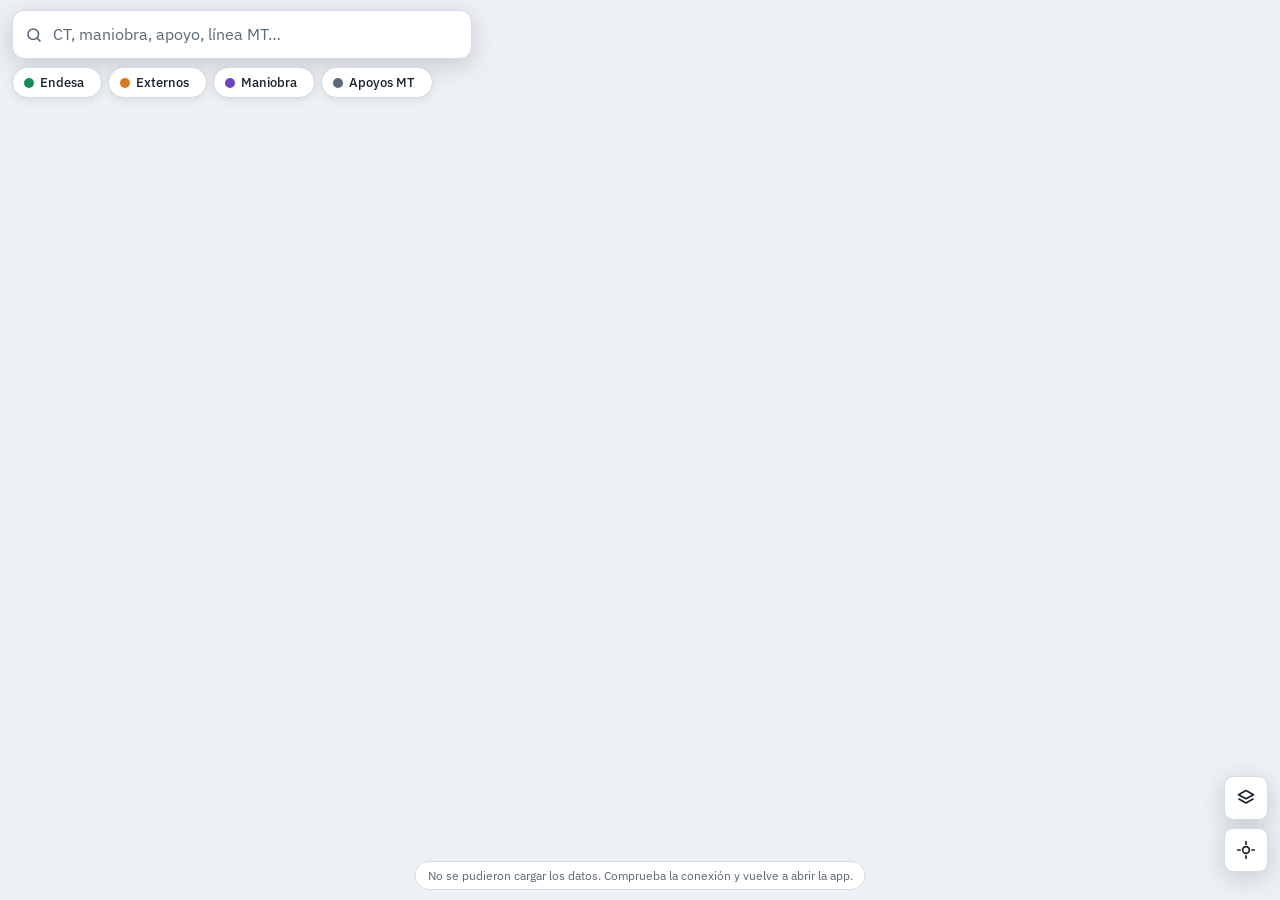
==== commit ab538d5c: "Añade los apoyos de MT como cuarta capa - 33.161 apoyos con material, estructura y municipio - Solo " ====
--- a/index.html
+++ b/index.html
@@ -4,7 +4,7 @@
 <meta charset="utf-8">
 <meta name="viewport" content="width=device-width, initial-scale=1, viewport-fit=cover">
 <title>CCTT Granada</title>
-<meta name="description" content="Buscador de centros de transformación y elementos de maniobra con navegación hasta cada uno.">
+<meta name="description" content="Buscador de centros de transformación, elementos de maniobra y apoyos de MT con navegación hasta cada uno.">
 <meta name="theme-color" content="#1f5fbf">
 <meta name="apple-mobile-web-app-capable" content="yes">
 <meta name="mobile-web-app-capable" content="yes">
@@ -25,7 +25,7 @@
   <div id="top">
     <div class="searchbox">
       <svg width="18" height="18" viewBox="0 0 24 24" fill="none" stroke="currentColor" stroke-width="2.2" stroke-linecap="round"><circle cx="11" cy="11" r="7"/><path d="m20 20-3.5-3.5"/></svg>
-      <input id="q" type="search" inputmode="search" autocomplete="off" spellcheck="false" placeholder="Código CT o maniobra, línea MT…" aria-label="Buscar centro de transformación o elemento de maniobra">
+      <input id="q" type="search" inputmode="search" autocomplete="off" spellcheck="false" placeholder="CT, maniobra, apoyo, línea MT…" aria-label="Buscar centro de transformación, elemento de maniobra o apoyo">
       <button class="iconbtn" id="clear" type="button" aria-label="Borrar búsqueda" hidden>
         <svg width="18" height="18" viewBox="0 0 24 24" fill="none" stroke="currentColor" stroke-width="2.2" stroke-linecap="round"><path d="M6 6l12 12M18 6 6 18"/></svg>
       </button>
@@ -34,6 +34,7 @@
       <button class="chip" id="f-endesa" type="button" aria-pressed="true"><span class="dot" style="background:var(--endesa)"></span>Endesa <span class="n" id="n-endesa"></span></button>
       <button class="chip" id="f-ext" type="button" aria-pressed="true"><span class="dot" style="background:var(--ext)"></span>Externos <span class="n" id="n-ext"></span></button>
       <button class="chip" id="f-ddmm" type="button" aria-pressed="true"><span class="dot" style="background:var(--ddmm)"></span>Maniobra <span class="n" id="n-ddmm"></span></button>
+      <button class="chip" id="f-apoyo" type="button" aria-pressed="true" title="Se dibujan al acercar el mapa"><span class="dot" style="background:var(--apoyo)"></span>Apoyos MT <span class="n" id="n-apoyo"></span></button>
     </div>
     <div id="results" hidden></div>
   </div>
@@ -54,7 +55,12 @@
 <script src="lib/leaflet.js"></script>
 <script src="app.js"></script>
 <script>
-if ('serviceWorker' in navigator) window.addEventListener('load', () => navigator.serviceWorker.register('sw.js').catch(() => {}));
+if ('serviceWorker' in navigator){
+  // When a new version takes over, reload once so code and data match
+  const hadController = !!navigator.serviceWorker.controller; let reloaded = false;
+  navigator.serviceWorker.addEventListener('controllerchange', () => { if (hadController && !reloaded){ reloaded = true; location.reload(); } });
+  window.addEventListener('load', () => navigator.serviceWorker.register('sw.js', {updateViaCache: 'none'}).catch(() => {}));
+}
 </script>
 </body>
 </html>
--- a/styles.css
+++ b/styles.css
@@ -5,7 +5,7 @@
 :root{
   --bg:#eef1f4; --surface:#ffffff; --fg:#17212b; --muted:#5b6876; --line:#d5dbe2;
   --accent:#1f5fbf; --accent-fg:#ffffff;
-  --endesa:#178a5a; --ext:#d9771b; --ddmm:#6a43c9; --sel:#c2185b; --ring:#ffffff;
+  --endesa:#178a5a; --ext:#d9771b; --ddmm:#6a43c9; --apoyo:#5a6b7b; --sel:#c2185b; --ring:#ffffff;
   --open-bg:#fde8e8; --open-fg:#a3201c; --closed-bg:#e3f1ea; --closed-fg:#17603f;
   --shadow:0 6px 24px rgba(15,30,50,.18);
   --sans:"IBM Plex Sans",system-ui,-apple-system,"Segoe UI",Roboto,sans-serif;
@@ -14,13 +14,13 @@
 @media (prefers-color-scheme: dark){:root:not([data-theme="light"]){
   --bg:#10161d; --surface:#18212b; --fg:#e6ebf0; --muted:#97a3b0; --line:#2b3744;
   --accent:#6ea2f0; --accent-fg:#0b1420;
-  --endesa:#3cc489; --ext:#f29a45; --ddmm:#a98bf5; --sel:#f06292;
+  --endesa:#3cc489; --ext:#f29a45; --ddmm:#a98bf5; --apoyo:#a9b8c6; --sel:#f06292;
   --open-bg:#4a1c1c; --open-fg:#ffb3ad; --closed-bg:#173a2a; --closed-fg:#8fe0b6;
   --shadow:0 6px 24px rgba(0,0,0,.5); color-scheme:dark}}
 :root[data-theme="dark"]{
   --bg:#10161d; --surface:#18212b; --fg:#e6ebf0; --muted:#97a3b0; --line:#2b3744;
   --accent:#6ea2f0; --accent-fg:#0b1420;
-  --endesa:#3cc489; --ext:#f29a45; --ddmm:#a98bf5; --sel:#f06292;
+  --endesa:#3cc489; --ext:#f29a45; --ddmm:#a98bf5; --apoyo:#a9b8c6; --sel:#f06292;
   --open-bg:#4a1c1c; --open-fg:#ffb3ad; --closed-bg:#173a2a; --closed-fg:#8fe0b6;
   --shadow:0 6px 24px rgba(0,0,0,.5); color-scheme:dark}
 html,body{height:100%}
@@ -48,6 +48,8 @@
 .chip .dot{width:10px;height:10px;border-radius:50%}
 .chip[aria-pressed="false"]{color:var(--muted)}
 .chip[aria-pressed="false"] .dot{background:transparent!important;border:2px solid currentColor;width:6px;height:6px}
+.chip.far{opacity:.6}
+.chip.far::after{content:"acerca";font:500 11px var(--sans);color:var(--muted)}
 .chip .n{font:500 12px var(--mono);color:var(--muted);font-variant-numeric:tabular-nums}
 
 #results{background:var(--surface);border:1px solid var(--line);border-radius:12px;box-shadow:var(--shadow);max-height:min(52vh,420px);overflow-y:auto;overscroll-behavior:contain}
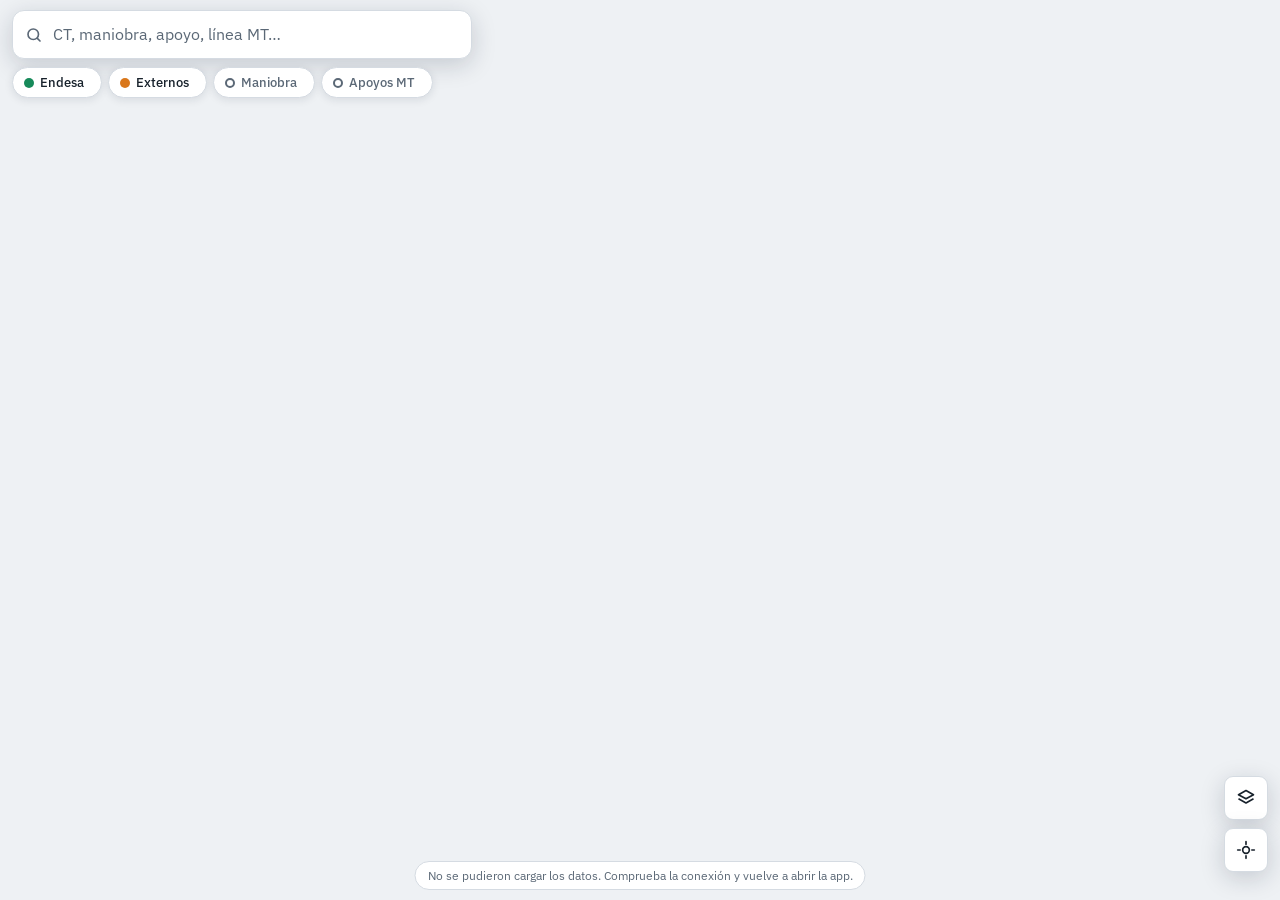
==== commit 6bac7177: "Maniobra y apoyos apagados al abrir y dibujados solo cerca - Al abrir la app solo están encendidas l" ====
--- a/index.html
+++ b/index.html
@@ -33,8 +33,8 @@
     <div class="filters">
       <button class="chip" id="f-endesa" type="button" aria-pressed="true"><span class="dot" style="background:var(--endesa)"></span>Endesa <span class="n" id="n-endesa"></span></button>
       <button class="chip" id="f-ext" type="button" aria-pressed="true"><span class="dot" style="background:var(--ext)"></span>Externos <span class="n" id="n-ext"></span></button>
-      <button class="chip" id="f-ddmm" type="button" aria-pressed="true"><span class="dot" style="background:var(--ddmm)"></span>Maniobra <span class="n" id="n-ddmm"></span></button>
-      <button class="chip" id="f-apoyo" type="button" aria-pressed="true" title="Se dibujan al acercar el mapa"><span class="dot" style="background:var(--apoyo)"></span>Apoyos MT <span class="n" id="n-apoyo"></span></button>
+      <button class="chip" id="f-ddmm" type="button" aria-pressed="false" title="Se dibujan al acercar el mapa"><span class="dot" style="background:var(--ddmm)"></span>Maniobra <span class="n" id="n-ddmm"></span></button>
+      <button class="chip" id="f-apoyo" type="button" aria-pressed="false" title="Se dibujan al acercar el mapa"><span class="dot" style="background:var(--apoyo)"></span>Apoyos MT <span class="n" id="n-apoyo"></span></button>
     </div>
     <div id="results" hidden></div>
   </div>
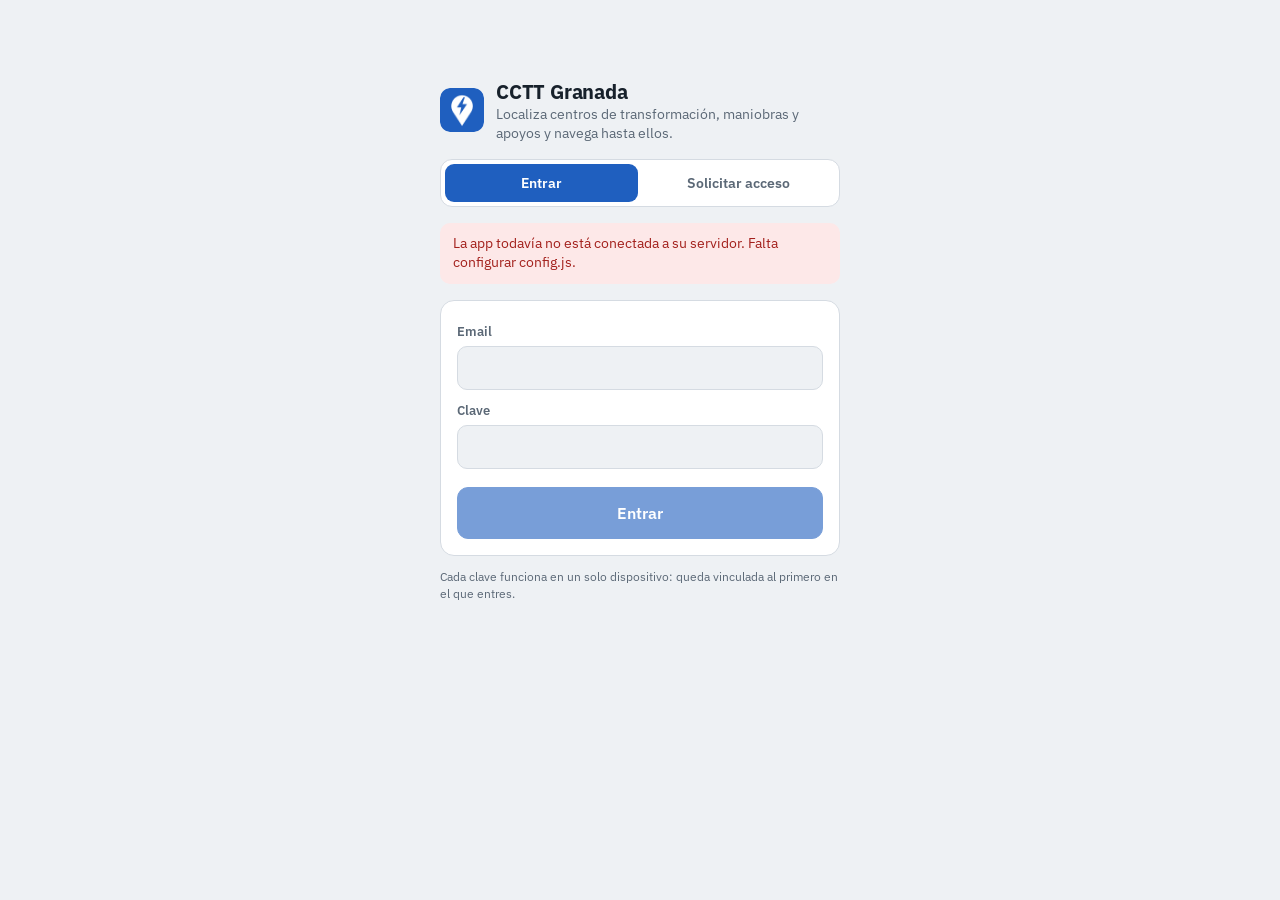
==== commit ba0def21: "Acceso con licencia por dispositivo y panel de administración - Pantalla de entrada con email y clav" ====
--- a/index.html
+++ b/index.html
@@ -25,7 +25,7 @@
   <div id="top">
     <div class="searchbox">
       <svg width="18" height="18" viewBox="0 0 24 24" fill="none" stroke="currentColor" stroke-width="2.2" stroke-linecap="round"><circle cx="11" cy="11" r="7"/><path d="m20 20-3.5-3.5"/></svg>
-      <input id="q" type="search" inputmode="search" autocomplete="off" spellcheck="false" placeholder="CT, maniobra, apoyo, línea MT…" aria-label="Buscar centro de transformación, elemento de maniobra o apoyo">
+      <input id="q" type="search" inputmode="search" autocomplete="off" spellcheck="false" placeholder="Código de CT, maniobra o apoyo" aria-label="Buscar centro de transformación, elemento de maniobra o apoyo">
       <button class="iconbtn" id="clear" type="button" aria-label="Borrar búsqueda" hidden>
         <svg width="18" height="18" viewBox="0 0 24 24" fill="none" stroke="currentColor" stroke-width="2.2" stroke-linecap="round"><path d="M6 6l12 12M18 6 6 18"/></svg>
       </button>
@@ -46,14 +46,64 @@
     <button class="iconbtn" id="b-loc" type="button" aria-label="Centrar en mi ubicación" title="Mi ubicación">
       <svg width="20" height="20" viewBox="0 0 24 24" fill="none" stroke="currentColor" stroke-width="2" stroke-linecap="round"><circle cx="12" cy="12" r="4"/><path d="M12 2v3M12 19v3M2 12h3M19 12h3"/></svg>
     </button>
+    <button class="iconbtn" id="b-salir" type="button" aria-label="Cerrar sesión" title="Cerrar sesión">
+      <svg width="20" height="20" viewBox="0 0 24 24" fill="none" stroke="currentColor" stroke-width="2" stroke-linecap="round" stroke-linejoin="round"><path d="M15 4h3a2 2 0 0 1 2 2v12a2 2 0 0 1-2 2h-3"/><path d="M10 17l-5-5 5-5M5 12h11"/></svg>
+    </button>
   </div>
 
   <div id="sheet" hidden aria-live="polite"></div>
   <div id="tilenote" hidden>Sin conexión: el mapa de fondo no carga. El buscador y los puntos funcionan.</div>
   <div id="toast" hidden></div>
 </div>
+
+<div id="acceso" hidden>
+  <div class="acceso-caja">
+    <div class="marca"><img src="icons/icon-192.png" alt="" width="44" height="44"><div><strong>CCTT Granada</strong><span>Localiza centros de transformación, maniobras y apoyos y navega hasta ellos.</span></div></div>
+    <div class="pestanas" role="tablist">
+      <button id="t-entrar" type="button" role="tab" aria-selected="true">Entrar</button>
+      <button id="t-solicitar" type="button" role="tab" aria-selected="false">Solicitar acceso</button>
+    </div>
+    <p id="acceso-aviso" role="status" hidden></p>
+
+    <div id="v-entrar">
+      <form id="f-entrar" autocomplete="on">
+        <label for="a-email">Email</label>
+        <input id="a-email" type="email" autocomplete="username" required>
+        <label for="a-clave">Clave</label>
+        <input id="a-clave" type="password" autocomplete="current-password" required>
+        <button class="navbtn primary" type="submit">Entrar</button>
+      </form>
+      <p class="hint">Cada clave funciona en un solo dispositivo: queda vinculada al primero en el que entres.</p>
+    </div>
+
+    <div id="v-solicitar" hidden>
+      <form id="f-solicitar">
+        <label for="s-nombre">Nombre</label>
+        <input id="s-nombre" type="text" autocomplete="name" maxlength="120">
+        <label for="s-email">Email</label>
+        <input id="s-email" type="email" autocomplete="email" required maxlength="254">
+        <label for="s-telefono">Teléfono</label>
+        <input id="s-telefono" type="tel" autocomplete="tel" required maxlength="30" placeholder="600 000 000">
+        <label for="s-mensaje">Mensaje <span class="opc">(opcional)</span></label>
+        <textarea id="s-mensaje" rows="2" maxlength="500"></textarea>
+        <input id="s-web" type="text" name="web" tabindex="-1" autocomplete="off" class="trampa" aria-hidden="true">
+        <button class="navbtn primary" type="submit">Enviar solicitud</button>
+      </form>
+      <p class="hint">Revisaremos tu solicitud y te enviaremos la clave.</p>
+    </div>
+
+    <div id="v-enviada" hidden>
+      <p class="ok">Solicitud enviada. Te contactaremos con tu clave de acceso.</p>
+      <button id="otra-solicitud" class="navbtn" type="button">Ya tengo clave: entrar</button>
+    </div>
+  </div>
+</div>
+
+<script src="config.js"></script>
 <script src="lib/leaflet.js"></script>
+<script src="lib/supabase.js"></script>
 <script src="app.js"></script>
+<script src="acceso.js"></script>
 <script>
 if ('serviceWorker' in navigator){
   // When a new version takes over, reload once so code and data match
--- a/styles.css
+++ b/styles.css
@@ -103,3 +103,27 @@
   border:1px solid var(--line);padding:6px 12px;border-radius:999px;font-size:12px;max-width:calc(100% - 100px);text-align:center}
 body.sheet-open #tilenote{display:none}
 @media (prefers-reduced-motion:no-preference){#sheet{animation:up .18s ease-out}@keyframes up{from{transform:translateY(24px);opacity:.6}}}
+
+/* Acceso: pantalla de entrada y solicitud */
+#acceso{position:fixed;inset:0;z-index:2000;overflow-y:auto;background:var(--bg);
+  padding:max(24px,env(safe-area-inset-top,0px)) max(16px,env(safe-area-inset-right,0px)) max(24px,env(safe-area-inset-bottom,0px)) max(16px,env(safe-area-inset-left,0px));
+  display:flex;align-items:flex-start;justify-content:center}
+.acceso-caja{width:100%;max-width:400px;margin-top:6vh;display:flex;flex-direction:column;gap:16px}
+.marca{display:flex;align-items:center;gap:12px}
+.marca img{border-radius:10px;flex:none}
+.marca strong{display:block;font-size:20px;letter-spacing:-.01em}
+.marca span{display:block;color:var(--muted);font-size:13.5px;line-height:1.4}
+.pestanas{display:grid;grid-template-columns:1fr 1fr;background:var(--surface);border:1px solid var(--line);border-radius:12px;padding:4px;gap:4px}
+.pestanas button{border:0;background:transparent;color:var(--muted);font:600 14px var(--sans);padding:10px;border-radius:9px;cursor:pointer}
+.pestanas button[aria-selected="true"]{background:var(--accent);color:var(--accent-fg)}
+#acceso form{display:flex;flex-direction:column;gap:6px;background:var(--surface);border:1px solid var(--line);border-radius:14px;padding:16px}
+#acceso label{font-size:13px;font-weight:600;color:var(--muted);margin-top:6px}
+#acceso label .opc{font-weight:400}
+#acceso input,#acceso textarea{font:16px var(--sans);color:var(--fg);background:var(--bg);border:1px solid var(--line);border-radius:10px;padding:11px 12px;width:100%;box-sizing:border-box}
+#acceso input:focus-visible,#acceso textarea:focus-visible{outline:2px solid var(--accent);outline-offset:1px}
+#acceso button[type=submit]{margin-top:12px;width:100%}
+#acceso button:disabled{opacity:.6;cursor:wait}
+#acceso .trampa{position:absolute;left:-9999px;width:1px;height:1px;opacity:0}
+#acceso-aviso{margin:0;padding:10px 12px;border-radius:10px;background:var(--surface);border:1px solid var(--line);font-size:14px;line-height:1.4}
+#acceso-aviso.error{background:var(--open-bg);color:var(--open-fg);border-color:transparent}
+#acceso .ok{margin:0;padding:14px;border-radius:12px;background:var(--closed-bg);color:var(--closed-fg);font-weight:500;line-height:1.45}
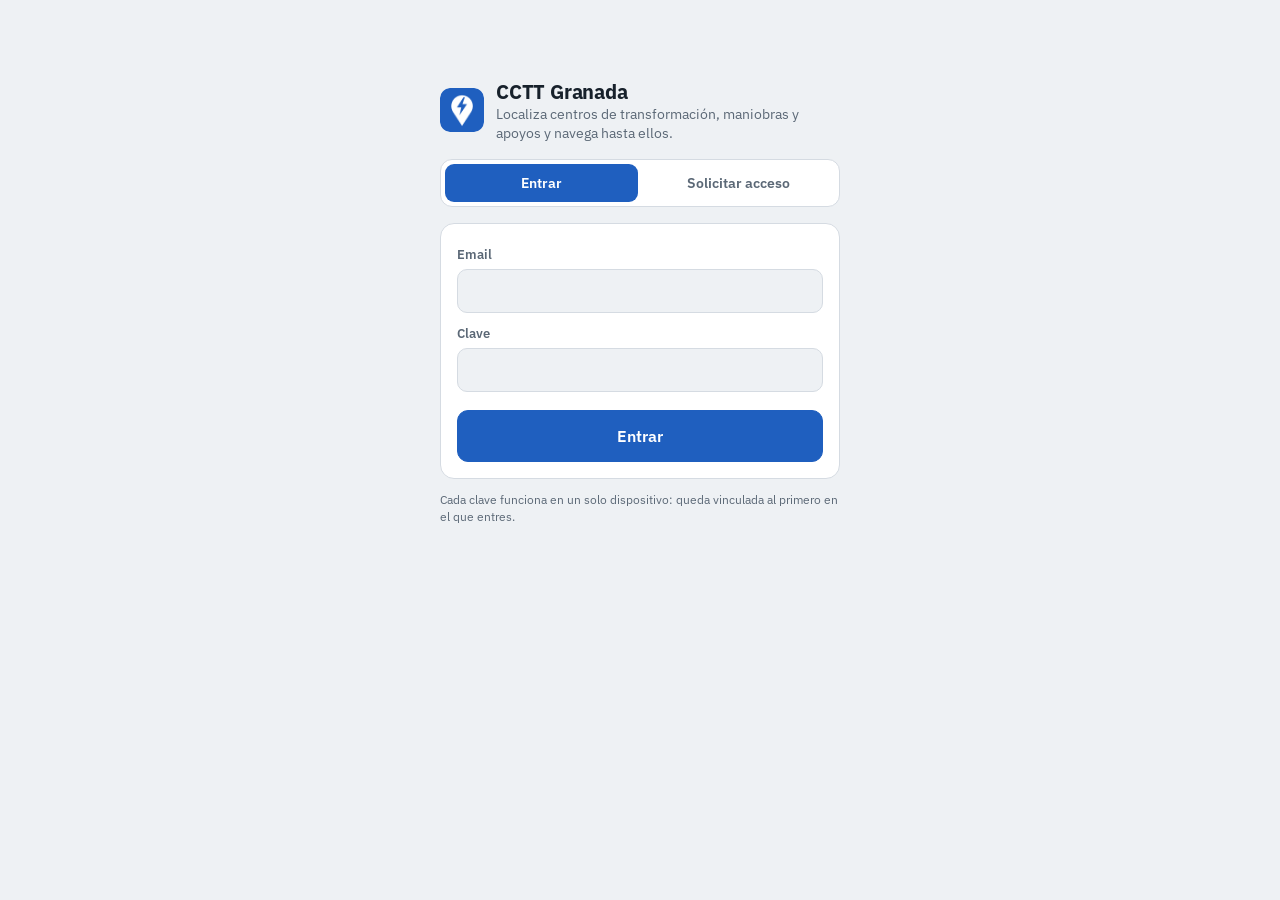
==== commit ff23ba30: "Mensaje de pago y conversación con el solicitante por Telegram - Tras solicitar acceso, la app ofrec" ====
--- a/index.html
+++ b/index.html
@@ -94,6 +94,10 @@
 
     <div id="v-enviada" hidden>
       <p class="ok">Solicitud enviada. Te contactaremos con tu clave de acceso.</p>
+      <div id="tg-enlace" hidden>
+        <p class="hint">Si usas Telegram, pulsa este botón y luego «Iniciar»: te responderemos por ahí, con las instrucciones de pago y tu clave.</p>
+        <a class="navbtn primary" id="tg-boton" href="#" target="_blank" rel="noopener">Recibir respuesta por Telegram</a>
+      </div>
       <button id="otra-solicitud" class="navbtn" type="button">Ya tengo clave: entrar</button>
     </div>
   </div>
--- a/styles.css
+++ b/styles.css
@@ -127,3 +127,5 @@
 #acceso-aviso{margin:0;padding:10px 12px;border-radius:10px;background:var(--surface);border:1px solid var(--line);font-size:14px;line-height:1.4}
 #acceso-aviso.error{background:var(--open-bg);color:var(--open-fg);border-color:transparent}
 #acceso .ok{margin:0;padding:14px;border-radius:12px;background:var(--closed-bg);color:var(--closed-fg);font-weight:500;line-height:1.45}
+#v-enviada,#tg-enlace{display:flex;flex-direction:column;gap:12px}
+#tg-enlace .hint{margin:0}
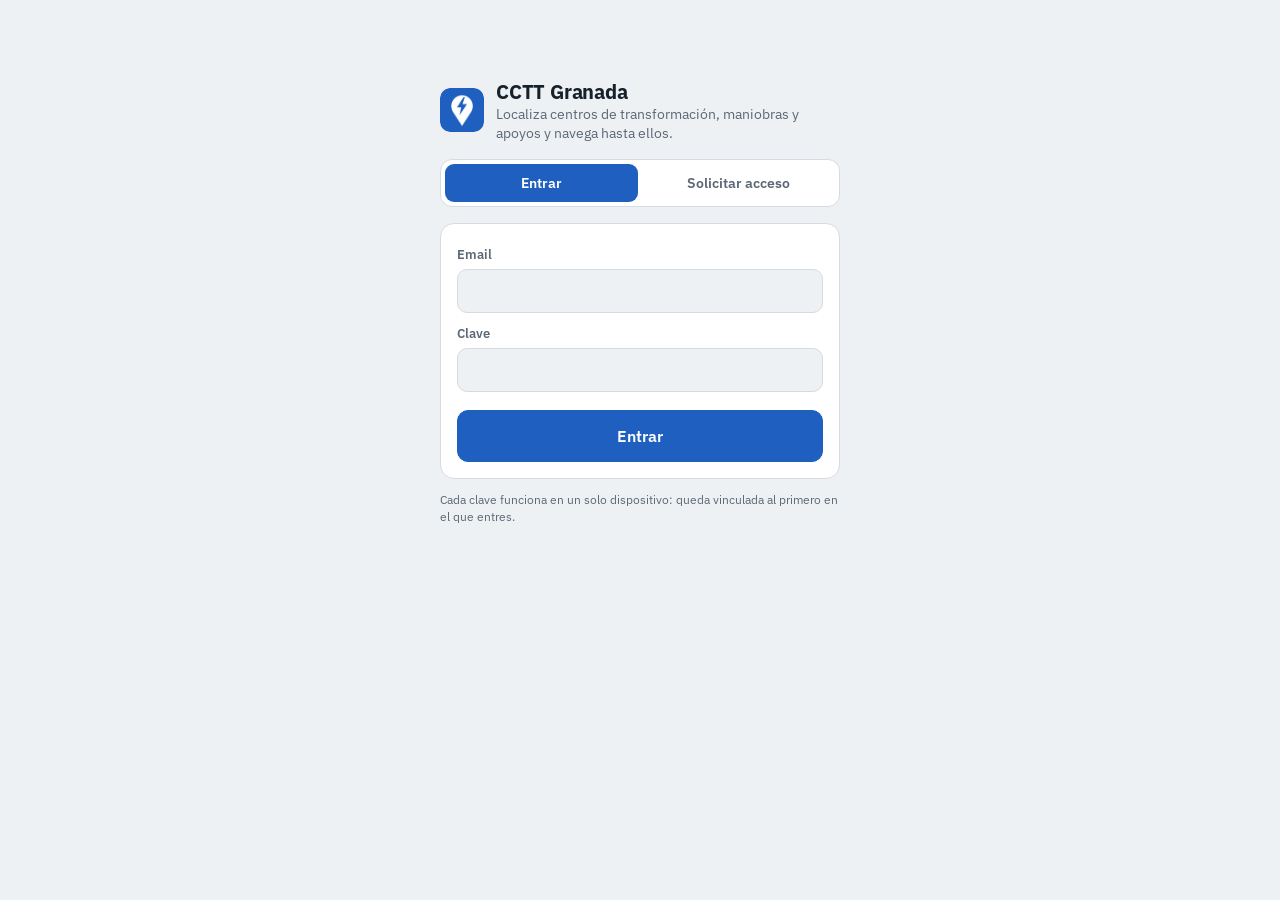
==== commit 3a7e1ebb: "Cambio de contraseña en la app - La primera entrada con una clave generada por el sistema propone el" ====
--- a/index.html
+++ b/index.html
@@ -46,6 +46,9 @@
     <button class="iconbtn" id="b-loc" type="button" aria-label="Centrar en mi ubicación" title="Mi ubicación">
       <svg width="20" height="20" viewBox="0 0 24 24" fill="none" stroke="currentColor" stroke-width="2" stroke-linecap="round"><circle cx="12" cy="12" r="4"/><path d="M12 2v3M12 19v3M2 12h3M19 12h3"/></svg>
     </button>
+    <button class="iconbtn" id="b-clave" type="button" aria-label="Cambiar contraseña" title="Cambiar contraseña">
+      <svg width="20" height="20" viewBox="0 0 24 24" fill="none" stroke="currentColor" stroke-width="2" stroke-linecap="round" stroke-linejoin="round"><circle cx="7.5" cy="15.5" r="4.5"/><path d="M10.7 12.3 20 3M16 7l3 3M14 9l2 2"/></svg>
+    </button>
     <button class="iconbtn" id="b-salir" type="button" aria-label="Cerrar sesión" title="Cerrar sesión">
       <svg width="20" height="20" viewBox="0 0 24 24" fill="none" stroke="currentColor" stroke-width="2" stroke-linecap="round" stroke-linejoin="round"><path d="M15 4h3a2 2 0 0 1 2 2v12a2 2 0 0 1-2 2h-3"/><path d="M10 17l-5-5 5-5M5 12h11"/></svg>
     </button>
@@ -59,7 +62,7 @@
 <div id="acceso" hidden>
   <div class="acceso-caja">
     <div class="marca"><img src="icons/icon-192.png" alt="" width="44" height="44"><div><strong>CCTT Granada</strong><span>Localiza centros de transformación, maniobras y apoyos y navega hasta ellos.</span></div></div>
-    <div class="pestanas" role="tablist">
+    <div class="pestanas" id="pestanas" role="tablist">
       <button id="t-entrar" type="button" role="tab" aria-selected="true">Entrar</button>
       <button id="t-solicitar" type="button" role="tab" aria-selected="false">Solicitar acceso</button>
     </div>
@@ -92,6 +95,19 @@
       <p class="hint">Revisaremos tu solicitud y te enviaremos la clave.</p>
     </div>
 
+    <div id="v-clave" hidden>
+      <form id="f-clave">
+        <p class="clave-intro" id="clave-intro">Elige tu propia contraseña para sustituir la clave que te enviamos.</p>
+        <label for="c-nueva">Contraseña nueva</label>
+        <input id="c-nueva" type="password" autocomplete="new-password" minlength="8" required>
+        <label for="c-repite">Repítela</label>
+        <input id="c-repite" type="password" autocomplete="new-password" minlength="8" required>
+        <button class="navbtn primary" type="submit">Guardar contraseña</button>
+        <button class="navbtn" id="c-luego" type="button">Más tarde</button>
+      </form>
+      <p class="hint">Mínimo 8 caracteres. Cambiar la contraseña no cambia el dispositivo vinculado.</p>
+    </div>
+
     <div id="v-enviada" hidden>
       <p class="ok">Solicitud enviada. Te contactaremos con tu clave de acceso.</p>
       <div id="tg-enlace" hidden>
--- a/styles.css
+++ b/styles.css
@@ -129,3 +129,7 @@
 #acceso .ok{margin:0;padding:14px;border-radius:12px;background:var(--closed-bg);color:var(--closed-fg);font-weight:500;line-height:1.45}
 #v-enviada,#tg-enlace{display:flex;flex-direction:column;gap:12px}
 #tg-enlace .hint{margin:0}
+#v-clave{display:flex;flex-direction:column;gap:12px}
+#v-clave .hint{margin:0}
+#f-clave .clave-intro{margin:0 0 4px;line-height:1.45}
+#f-clave #c-luego{width:100%}
